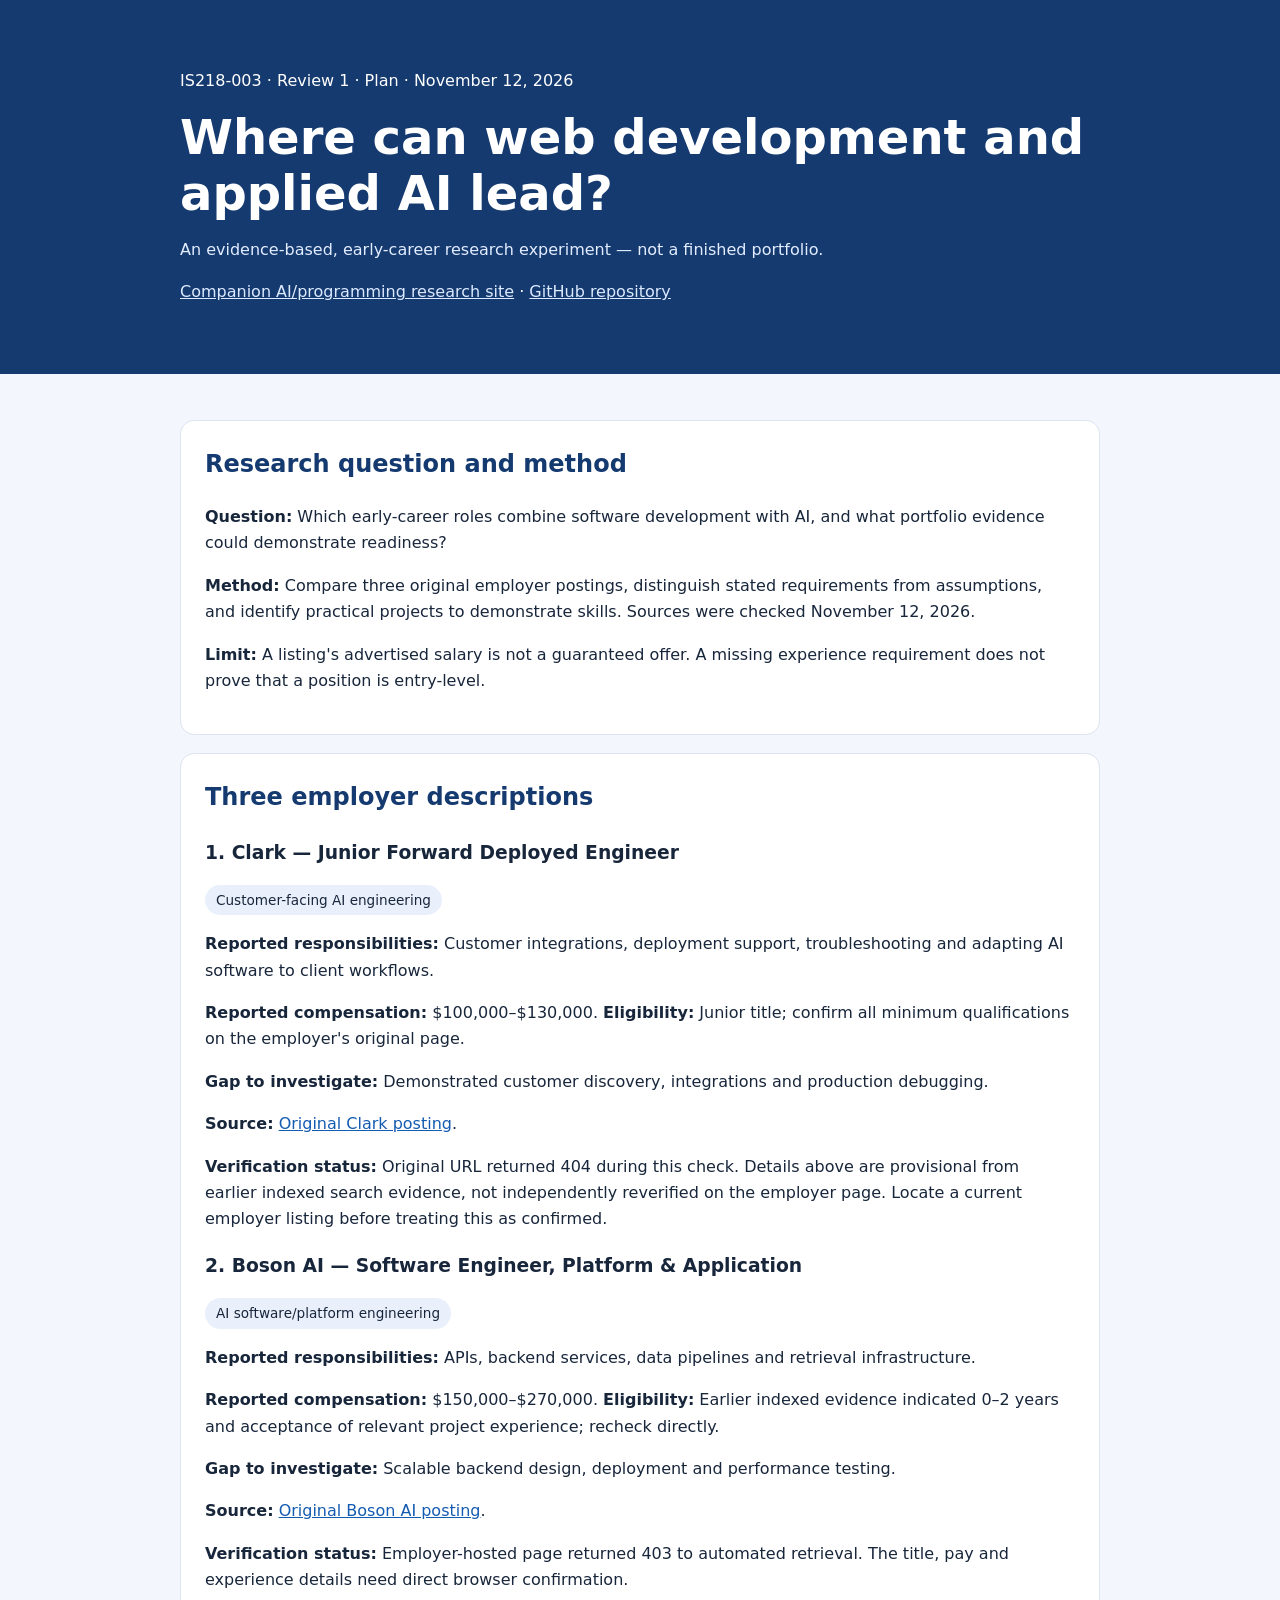
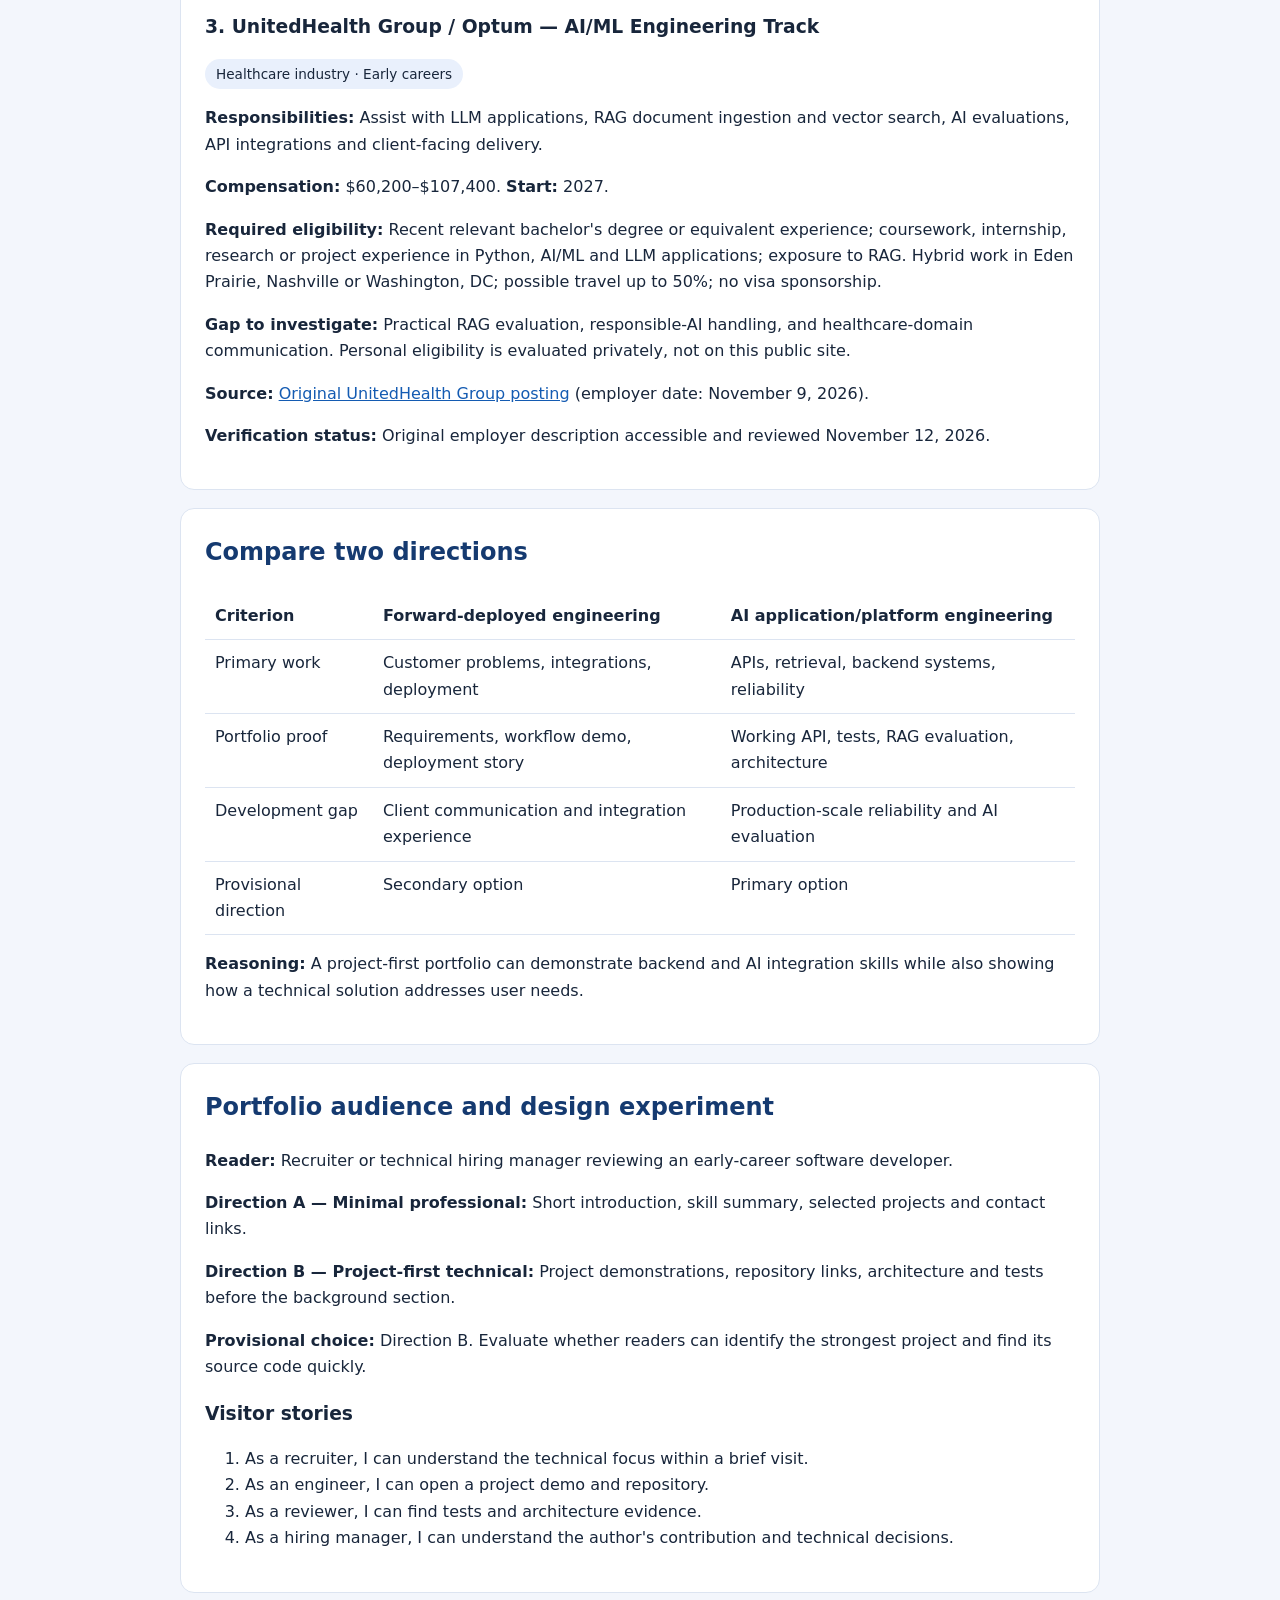
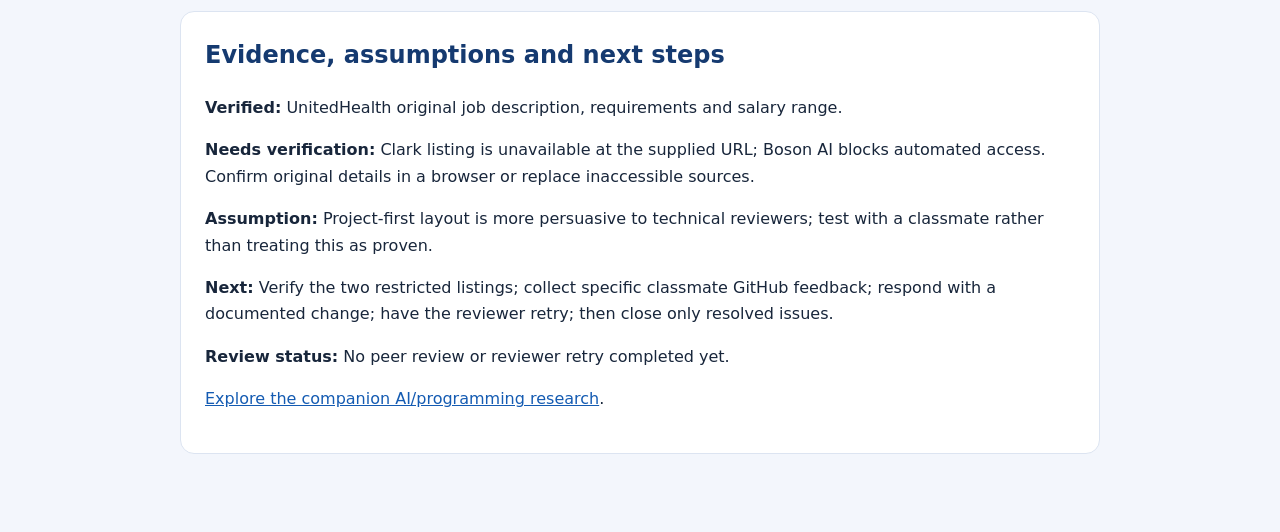
==== docs/index.html @ a0793909 "Plan portfolio career research and publish evidence site" ====
<!doctype html>
<html lang="en">
<head>
<meta charset="utf-8">
<meta name="viewport" content="width=device-width,initial-scale=1">
<title>Career Research | IS218 Review 1</title>
<style>
:root{color-scheme:light;font-family:system-ui,-apple-system,sans-serif}
body{margin:0;background:#f3f6fc;color:#18263b;line-height:1.65}
header{background:#153a70;color:white;padding:52px max(22px,calc((100% - 920px)/2))}
main{max-width:920px;margin:auto;padding:28px 20px 60px}
section{background:white;border:1px solid #dce4f1;border-radius:14px;padding:24px;margin:18px 0}
h1{font-size:clamp(2rem,5vw,3rem);line-height:1.15;margin:0}
h2{margin-top:0;color:#153a70}
h3{margin-bottom:5px}
a{color:#145bb2;overflow-wrap:anywhere}
header a{color:#dceaff}
small,.muted{color:#52637a}
header .muted{color:#e3edff}
.tag{display:inline-block;background:#e9f0fc;border-radius:30px;padding:4px 11px;font-size:.85rem}
table{border-collapse:collapse;width:100%}
th,td{text-align:left;border-bottom:1px solid #dce4f1;padding:10px;vertical-align:top}
@media(max-width:620px){table{display:block;overflow-x:auto}}
</style>
</head>
<body>
<header>
<p>IS218-003 · Review 1 · Plan · November 12, 2026</p>
<h1>Where can web development and applied AI lead?</h1>
<p class="muted">An evidence-based, early-career research experiment — not a finished portfolio.</p>
<p><a href="https://fangzew1.github.io/is218-creative-plan/research.html">Companion AI/programming research site</a> ·
<a href="https://github.com/FangzeW1/is218-portfolio-research">GitHub repository</a></p>
</header>
<main>
<section>
<h2>Research question and method</h2>
<p><strong>Question:</strong> Which early-career roles combine software development with AI, and what portfolio evidence could demonstrate readiness?</p>
<p><strong>Method:</strong> Compare three original employer postings, distinguish stated requirements from assumptions, and identify practical projects to demonstrate skills. Sources were checked November 12, 2026.</p>
<p><strong>Limit:</strong> A listing's advertised salary is not a guaranteed offer. A missing experience requirement does not prove that a position is entry-level.</p>
</section>

<section>
<h2>Three employer descriptions</h2>
<h3>1. Clark — Junior Forward Deployed Engineer</h3>
<p><span class="tag">Customer-facing AI engineering</span></p>
<p><strong>Reported responsibilities:</strong> Customer integrations, deployment support, troubleshooting and adapting AI software to client workflows.</p>
<p><strong>Reported compensation:</strong> $100,000–$130,000. <strong>Eligibility:</strong> Junior title; confirm all minimum qualifications on the employer's original page.</p>
<p><strong>Gap to investigate:</strong> Demonstrated customer discovery, integrations and production debugging.</p>
<p><strong>Source:</strong> <a href="https://jobs.ashbyhq.com/clark/e39423ba-10f6-44bb-a20f-5ccd33d53c52">Original Clark posting</a>.</p>
<p><strong>Verification status:</strong> Original URL returned 404 during this check. Details above are provisional from earlier indexed search evidence, not independently reverified on the employer page. Locate a current employer listing before treating this as confirmed.</p>

<h3>2. Boson AI — Software Engineer, Platform &amp; Application</h3>
<p><span class="tag">AI software/platform engineering</span></p>
<p><strong>Reported responsibilities:</strong> APIs, backend services, data pipelines and retrieval infrastructure.</p>
<p><strong>Reported compensation:</strong> $150,000–$270,000. <strong>Eligibility:</strong> Earlier indexed evidence indicated 0–2 years and acceptance of relevant project experience; recheck directly.</p>
<p><strong>Gap to investigate:</strong> Scalable backend design, deployment and performance testing.</p>
<p><strong>Source:</strong> <a href="https://jobs.lever.co/bosonai/2b520a0f-556a-4dc2-a5a7-d8845a921335">Original Boson AI posting</a>.</p>
<p><strong>Verification status:</strong> Employer-hosted page returned 403 to automated retrieval. The title, pay and experience details need direct browser confirmation.</p>

<h3>3. UnitedHealth Group / Optum — AI/ML Engineering Track</h3>
<p><span class="tag">Healthcare industry · Early careers</span></p>
<p><strong>Responsibilities:</strong> Assist with LLM applications, RAG document ingestion and vector search, AI evaluations, API integrations and client-facing delivery.</p>
<p><strong>Compensation:</strong> $60,200–$107,400. <strong>Start:</strong> 2027.</p>
<p><strong>Required eligibility:</strong> Recent relevant bachelor's degree or equivalent experience; coursework, internship, research or project experience in Python, AI/ML and LLM applications; exposure to RAG. Hybrid work in Eden Prairie, Nashville or Washington, DC; possible travel up to 50%; no visa sponsorship.</p>
<p><strong>Gap to investigate:</strong> Practical RAG evaluation, responsible-AI handling, and healthcare-domain communication. Personal eligibility is evaluated privately, not on this public site.</p>
<p><strong>Source:</strong> <a href="https://careers.unitedhealthgroup.com/job/eden-prairie/advisory-services-analyst-consultant-development-program-ai-ml-engineering-track-multiple-locations/34088/103073127808">Original UnitedHealth Group posting</a> (employer date: November 9, 2026).</p>
<p><strong>Verification status:</strong> Original employer description accessible and reviewed November 12, 2026.</p>
</section>

<section>
<h2>Compare two directions</h2>
<table>
<tr><th>Criterion</th><th>Forward-deployed engineering</th><th>AI application/platform engineering</th></tr>
<tr><td>Primary work</td><td>Customer problems, integrations, deployment</td><td>APIs, retrieval, backend systems, reliability</td></tr>
<tr><td>Portfolio proof</td><td>Requirements, workflow demo, deployment story</td><td>Working API, tests, RAG evaluation, architecture</td></tr>
<tr><td>Development gap</td><td>Client communication and integration experience</td><td>Production-scale reliability and AI evaluation</td></tr>
<tr><td>Provisional direction</td><td>Secondary option</td><td>Primary option</td></tr>
</table>
<p><strong>Reasoning:</strong> A project-first portfolio can demonstrate backend and AI integration skills while also showing how a technical solution addresses user needs.</p>
</section>

<section>
<h2>Portfolio audience and design experiment</h2>
<p><strong>Reader:</strong> Recruiter or technical hiring manager reviewing an early-career software developer.</p>
<p><strong>Direction A — Minimal professional:</strong> Short introduction, skill summary, selected projects and contact links.</p>
<p><strong>Direction B — Project-first technical:</strong> Project demonstrations, repository links, architecture and tests before the background section.</p>
<p><strong>Provisional choice:</strong> Direction B. Evaluate whether readers can identify the strongest project and find its source code quickly.</p>
<h3>Visitor stories</h3>
<ol>
<li>As a recruiter, I can understand the technical focus within a brief visit.</li>
<li>As an engineer, I can open a project demo and repository.</li>
<li>As a reviewer, I can find tests and architecture evidence.</li>
<li>As a hiring manager, I can understand the author's contribution and technical decisions.</li>
</ol>
</section>

<section>
<h2>Evidence, assumptions and next steps</h2>
<p><strong>Verified:</strong> UnitedHealth original job description, requirements and salary range.</p>
<p><strong>Needs verification:</strong> Clark listing is unavailable at the supplied URL; Boson AI blocks automated access. Confirm original details in a browser or replace inaccessible sources.</p>
<p><strong>Assumption:</strong> Project-first layout is more persuasive to technical reviewers; test with a classmate rather than treating this as proven.</p>
<p><strong>Next:</strong> Verify the two restricted listings; collect specific classmate GitHub feedback; respond with a documented change; have the reviewer retry; then close only resolved issues.</p>
<p><strong>Review status:</strong> No peer review or reviewer retry completed yet.</p>
<p><a href="https://fangzew1.github.io/is218-creative-plan/research.html">Explore the companion AI/programming research</a>.</p>
</section>
</main>
</body>
</html>
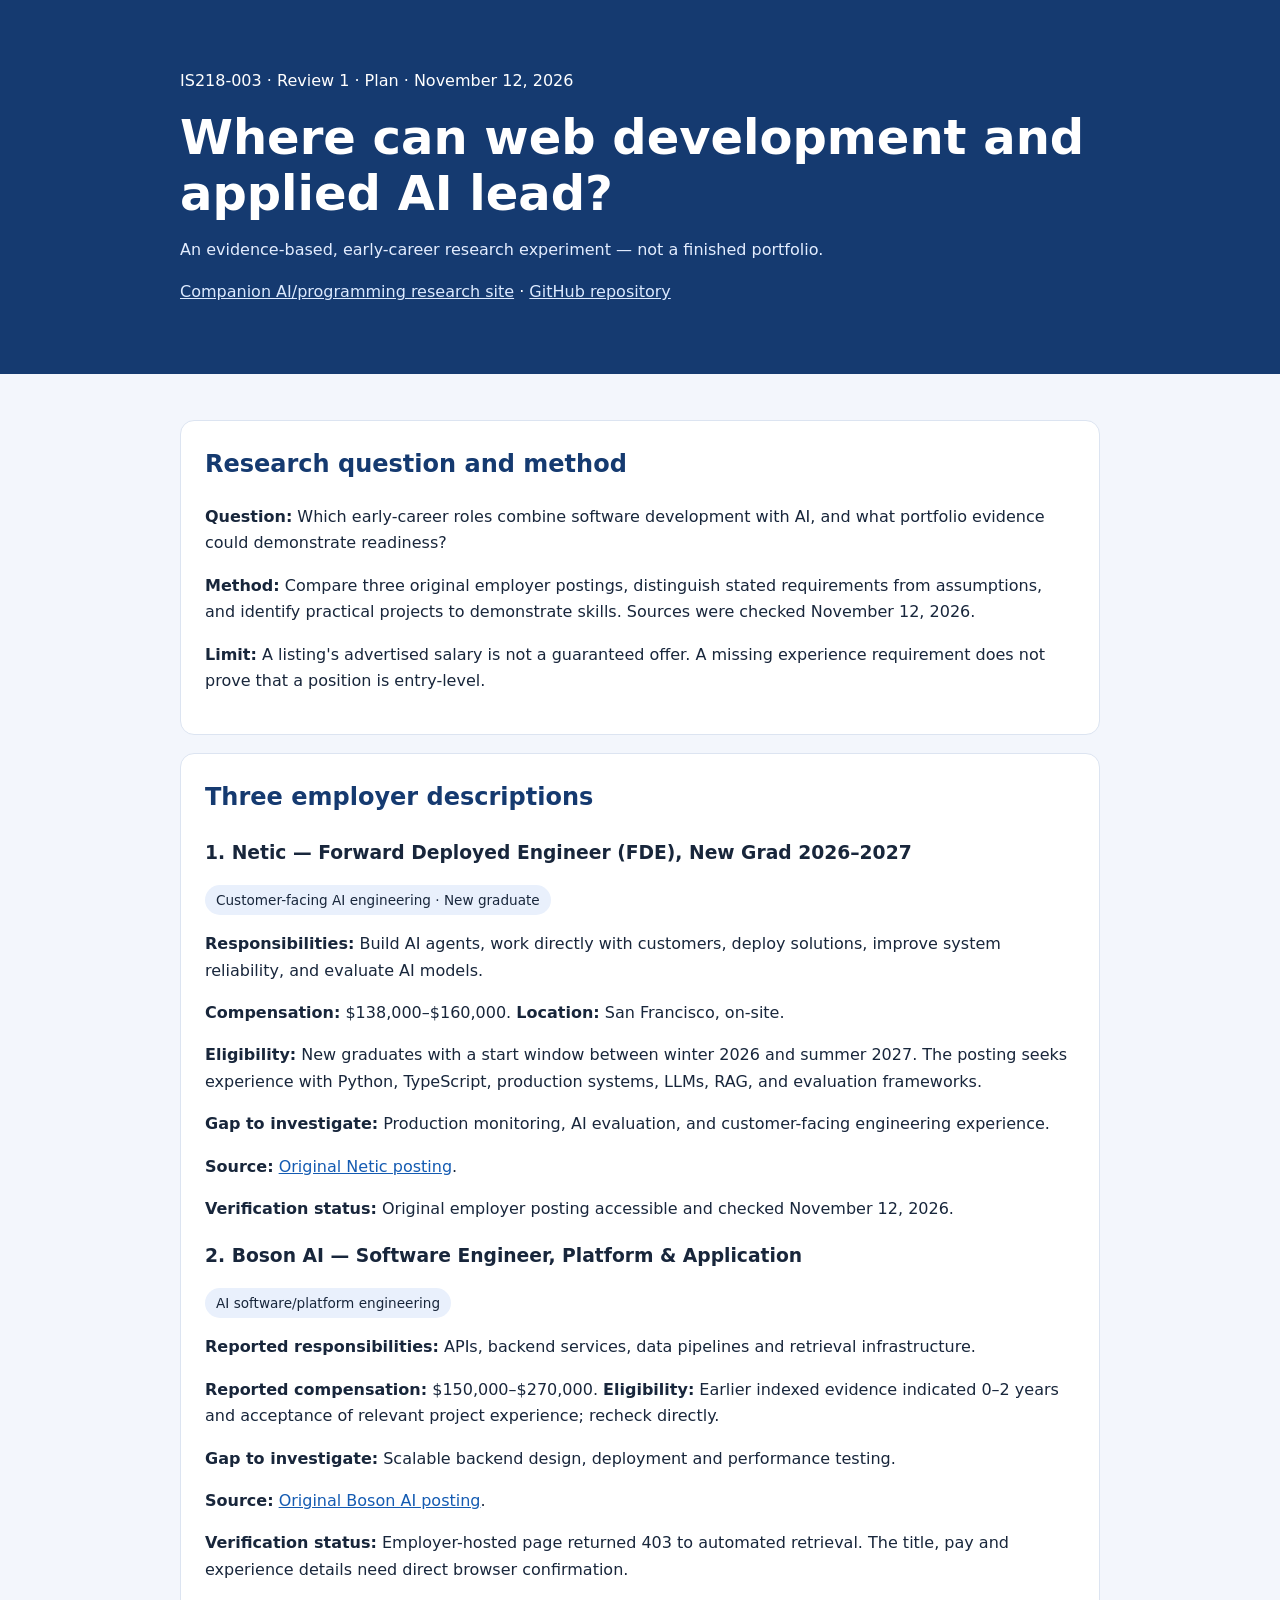
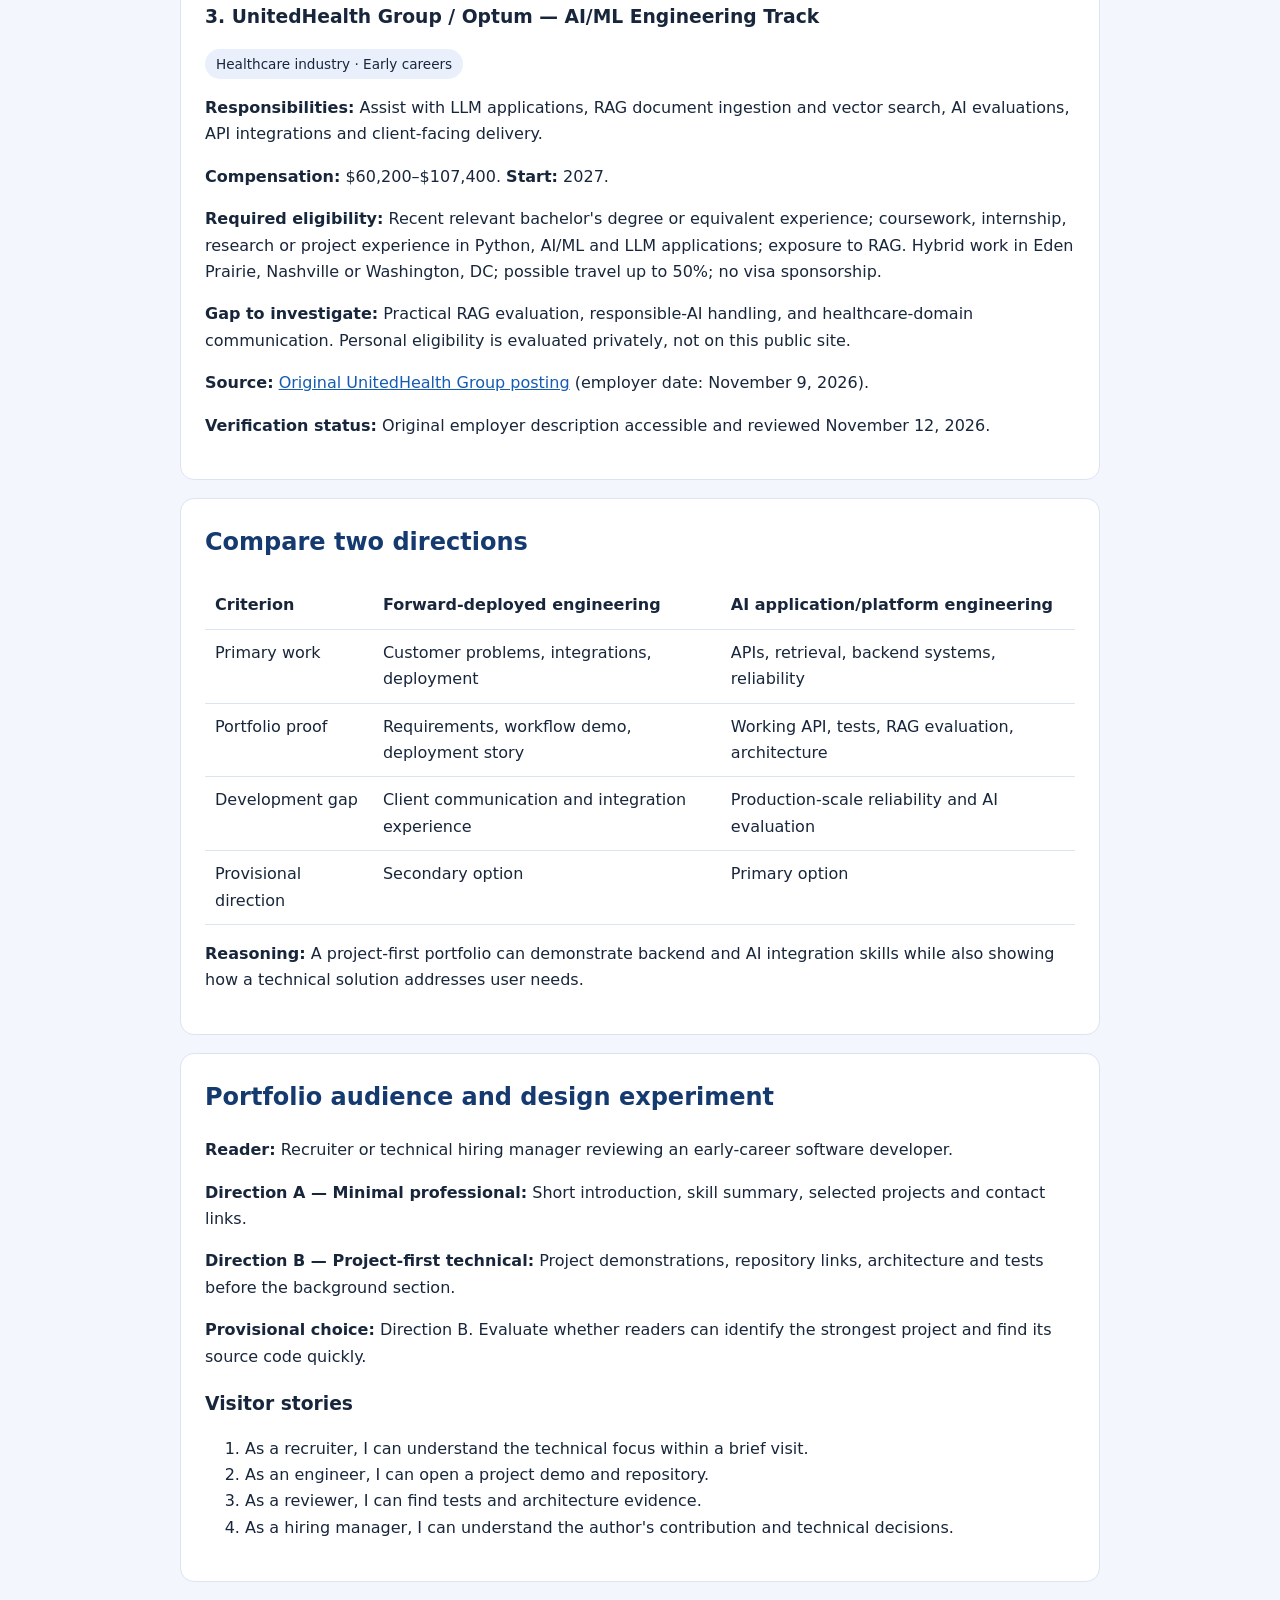
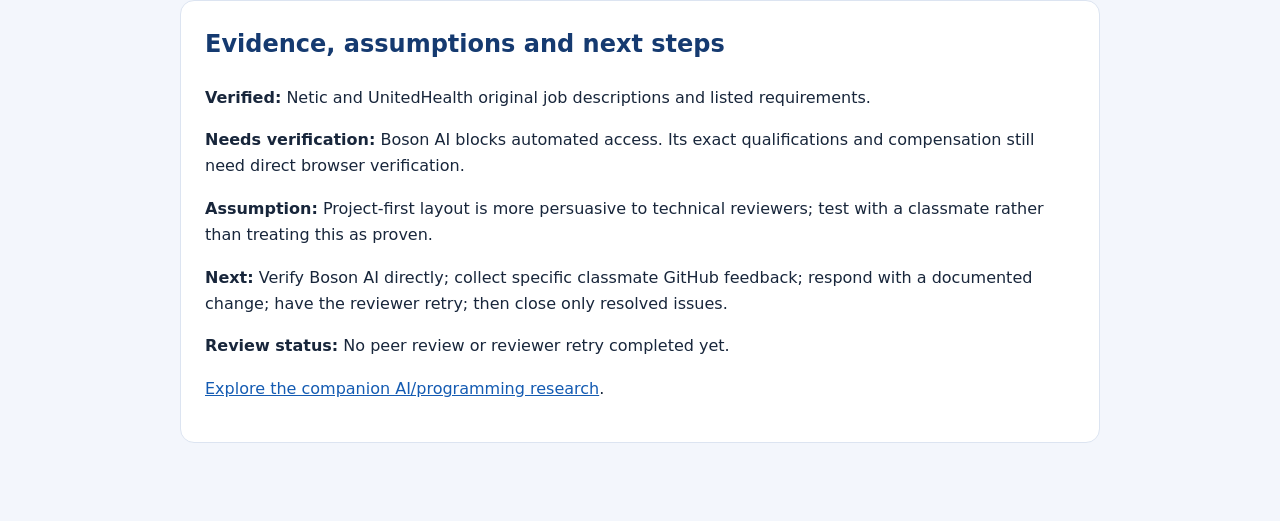
==== commit 17b514a3: "Replace closed Clark posting with Netic new-grad FDE" ====
--- a/docs/index.html
+++ b/docs/index.html
@@ -41,13 +41,14 @@
 
 <section>
 <h2>Three employer descriptions</h2>
-<h3>1. Clark — Junior Forward Deployed Engineer</h3>
-<p><span class="tag">Customer-facing AI engineering</span></p>
-<p><strong>Reported responsibilities:</strong> Customer integrations, deployment support, troubleshooting and adapting AI software to client workflows.</p>
-<p><strong>Reported compensation:</strong> $100,000–$130,000. <strong>Eligibility:</strong> Junior title; confirm all minimum qualifications on the employer's original page.</p>
-<p><strong>Gap to investigate:</strong> Demonstrated customer discovery, integrations and production debugging.</p>
-<p><strong>Source:</strong> <a href="https://jobs.ashbyhq.com/clark/e39423ba-10f6-44bb-a20f-5ccd33d53c52">Original Clark posting</a>.</p>
-<p><strong>Verification status:</strong> Original URL returned 404 during this check. Details above are provisional from earlier indexed search evidence, not independently reverified on the employer page. Locate a current employer listing before treating this as confirmed.</p>
+<h3>1. Netic — Forward Deployed Engineer (FDE), New Grad 2026–2027</h3>
+<p><span class="tag">Customer-facing AI engineering · New graduate</span></p>
+<p><strong>Responsibilities:</strong> Build AI agents, work directly with customers, deploy solutions, improve system reliability, and evaluate AI models.</p>
+<p><strong>Compensation:</strong> $138,000–$160,000. <strong>Location:</strong> San Francisco, on-site.</p>
+<p><strong>Eligibility:</strong> New graduates with a start window between winter 2026 and summer 2027. The posting seeks experience with Python, TypeScript, production systems, LLMs, RAG, and evaluation frameworks.</p>
+<p><strong>Gap to investigate:</strong> Production monitoring, AI evaluation, and customer-facing engineering experience.</p>
+<p><strong>Source:</strong> <a href="https://jobs.ashbyhq.com/netic/f2d170eb-c4c3-4715-9d2e-84dd4fe857c8">Original Netic posting</a>.</p>
+<p><strong>Verification status:</strong> Original employer posting accessible and checked November 12, 2026.</p>
 
 <h3>2. Boson AI — Software Engineer, Platform &amp; Application</h3>
 <p><span class="tag">AI software/platform engineering</span></p>
@@ -96,10 +97,10 @@
 
 <section>
 <h2>Evidence, assumptions and next steps</h2>
-<p><strong>Verified:</strong> UnitedHealth original job description, requirements and salary range.</p>
-<p><strong>Needs verification:</strong> Clark listing is unavailable at the supplied URL; Boson AI blocks automated access. Confirm original details in a browser or replace inaccessible sources.</p>
+<p><strong>Verified:</strong> Netic and UnitedHealth original job descriptions and listed requirements.</p>
+<p><strong>Needs verification:</strong> Boson AI blocks automated access. Its exact qualifications and compensation still need direct browser verification.</p>
 <p><strong>Assumption:</strong> Project-first layout is more persuasive to technical reviewers; test with a classmate rather than treating this as proven.</p>
-<p><strong>Next:</strong> Verify the two restricted listings; collect specific classmate GitHub feedback; respond with a documented change; have the reviewer retry; then close only resolved issues.</p>
+<p><strong>Next:</strong> Verify Boson AI directly; collect specific classmate GitHub feedback; respond with a documented change; have the reviewer retry; then close only resolved issues.</p>
 <p><strong>Review status:</strong> No peer review or reviewer retry completed yet.</p>
 <p><a href="https://fangzew1.github.io/is218-creative-plan/research.html">Explore the companion AI/programming research</a>.</p>
 </section>
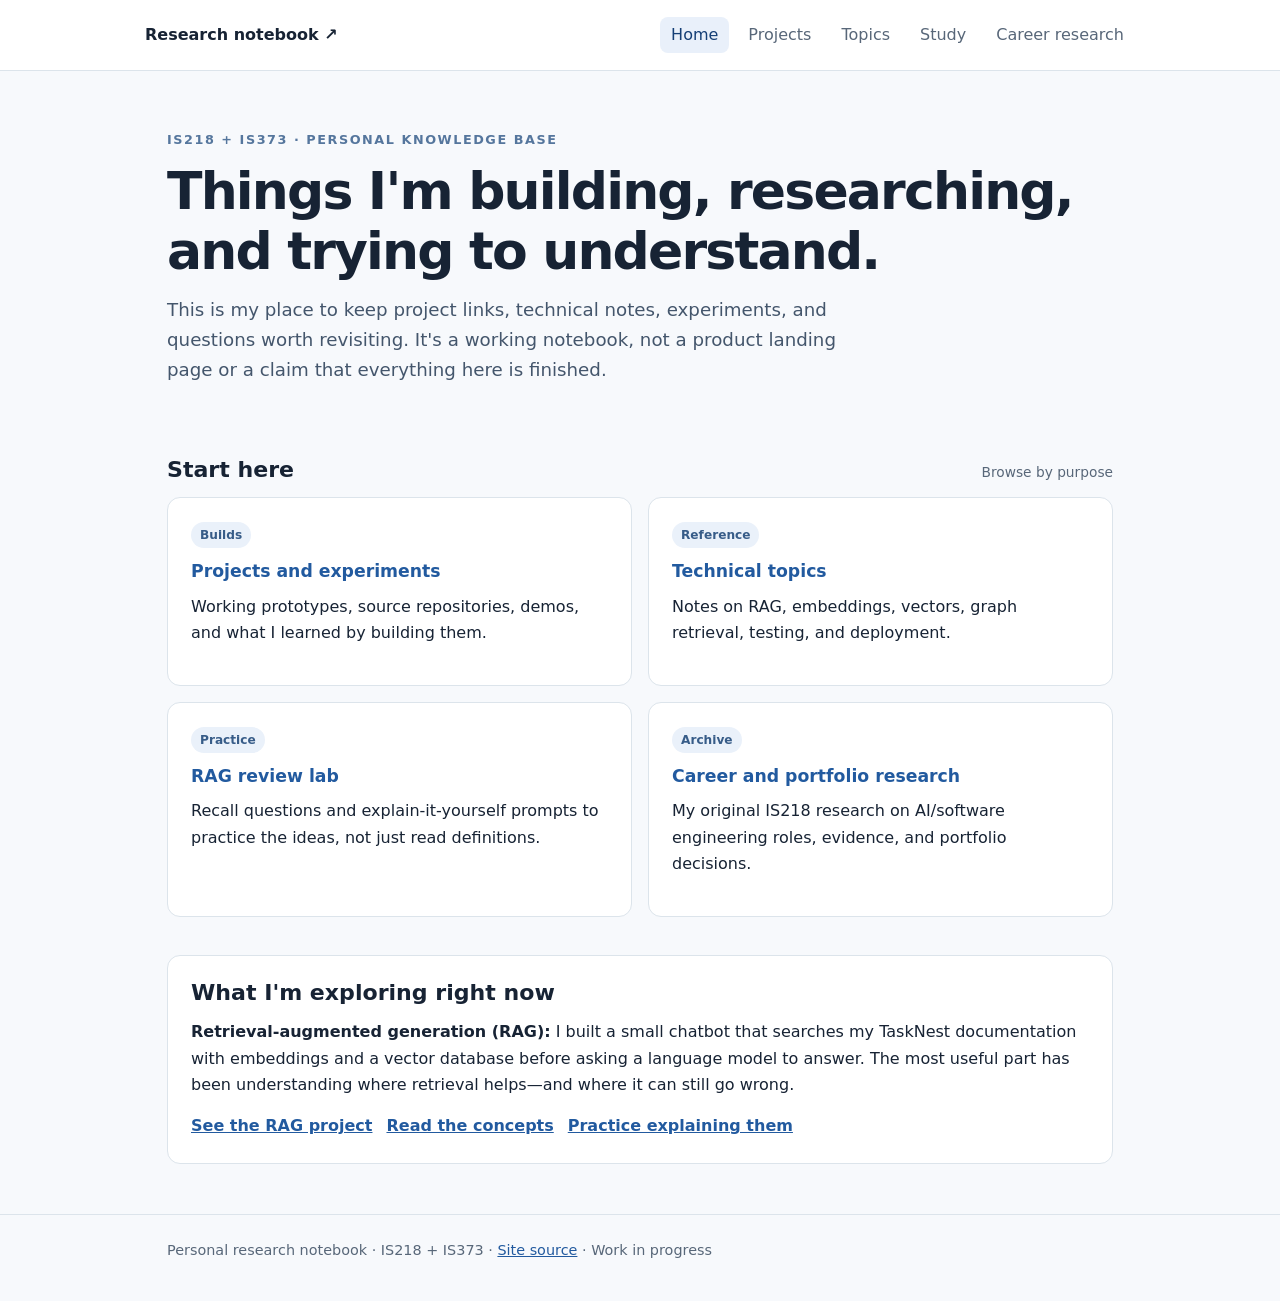
==== commit 8407a365: "Replace marketing-style homepage with personal research index" ====
--- a/docs/index.html
+++ b/docs/index.html
@@ -1,109 +1 @@
-<!doctype html>
-<html lang="en">
-<head>
-<meta charset="utf-8">
-<meta name="viewport" content="width=device-width,initial-scale=1">
-<title>Career Research | IS218 Review 1</title>
-<style>
-:root{color-scheme:light;font-family:system-ui,-apple-system,sans-serif}
-body{margin:0;background:#f3f6fc;color:#18263b;line-height:1.65}
-header{background:#153a70;color:white;padding:52px max(22px,calc((100% - 920px)/2))}
-main{max-width:920px;margin:auto;padding:28px 20px 60px}
-section{background:white;border:1px solid #dce4f1;border-radius:14px;padding:24px;margin:18px 0}
-h1{font-size:clamp(2rem,5vw,3rem);line-height:1.15;margin:0}
-h2{margin-top:0;color:#153a70}
-h3{margin-bottom:5px}
-a{color:#145bb2;overflow-wrap:anywhere}
-header a{color:#dceaff}
-small,.muted{color:#52637a}
-header .muted{color:#e3edff}
-.tag{display:inline-block;background:#e9f0fc;border-radius:30px;padding:4px 11px;font-size:.85rem}
-table{border-collapse:collapse;width:100%}
-th,td{text-align:left;border-bottom:1px solid #dce4f1;padding:10px;vertical-align:top}
-@media(max-width:620px){table{display:block;overflow-x:auto}}
-</style>
-</head>
-<body>
-<header>
-<p>IS218-003 · Review 1 · Plan · November 12, 2026</p>
-<h1>Where can web development and applied AI lead?</h1>
-<p class="muted">An evidence-based, early-career research experiment — not a finished portfolio.</p>
-<p><a href="https://fangzew1.github.io/is218-creative-plan/research.html">Companion AI/programming research site</a> ·
-<a href="https://github.com/FangzeW1/is218-portfolio-research">GitHub repository</a></p>
-</header>
-<main>
-<section>
-<h2>Research question and method</h2>
-<p><strong>Question:</strong> Which early-career roles combine software development with AI, and what portfolio evidence could demonstrate readiness?</p>
-<p><strong>Method:</strong> Compare three original employer postings, distinguish stated requirements from assumptions, and identify practical projects to demonstrate skills. Sources were checked November 12, 2026.</p>
-<p><strong>Limit:</strong> A listing's advertised salary is not a guaranteed offer. A missing experience requirement does not prove that a position is entry-level.</p>
-</section>
-
-<section>
-<h2>Three employer descriptions</h2>
-<h3>1. Netic — Forward Deployed Engineer (FDE), New Grad 2026–2027</h3>
-<p><span class="tag">Customer-facing AI engineering · New graduate</span></p>
-<p><strong>Responsibilities:</strong> Build AI agents, work directly with customers, deploy solutions, improve system reliability, and evaluate AI models.</p>
-<p><strong>Compensation:</strong> $138,000–$160,000. <strong>Location:</strong> San Francisco, on-site.</p>
-<p><strong>Eligibility:</strong> New graduates with a start window between winter 2026 and summer 2027. The posting seeks experience with Python, TypeScript, production systems, LLMs, RAG, and evaluation frameworks.</p>
-<p><strong>Gap to investigate:</strong> Production monitoring, AI evaluation, and customer-facing engineering experience.</p>
-<p><strong>Source:</strong> <a href="https://jobs.ashbyhq.com/netic/f2d170eb-c4c3-4715-9d2e-84dd4fe857c8">Original Netic posting</a>.</p>
-<p><strong>Verification status:</strong> Original employer posting accessible and checked November 12, 2026.</p>
-
-<h3>2. Boson AI — Software Engineer, Platform &amp; Application</h3>
-<p><span class="tag">AI software/platform engineering</span></p>
-<p><strong>Reported responsibilities:</strong> APIs, backend services, data pipelines and retrieval infrastructure.</p>
-<p><strong>Reported compensation:</strong> $150,000–$270,000. <strong>Eligibility:</strong> Earlier indexed evidence indicated 0–2 years and acceptance of relevant project experience; recheck directly.</p>
-<p><strong>Gap to investigate:</strong> Scalable backend design, deployment and performance testing.</p>
-<p><strong>Source:</strong> <a href="https://jobs.lever.co/bosonai/2b520a0f-556a-4dc2-a5a7-d8845a921335">Original Boson AI posting</a>.</p>
-<p><strong>Verification status:</strong> Employer-hosted page returned 403 to automated retrieval. The title, pay and experience details need direct browser confirmation.</p>
-
-<h3>3. UnitedHealth Group / Optum — AI/ML Engineering Track</h3>
-<p><span class="tag">Healthcare industry · Early careers</span></p>
-<p><strong>Responsibilities:</strong> Assist with LLM applications, RAG document ingestion and vector search, AI evaluations, API integrations and client-facing delivery.</p>
-<p><strong>Compensation:</strong> $60,200–$107,400. <strong>Start:</strong> 2027.</p>
-<p><strong>Required eligibility:</strong> Recent relevant bachelor's degree or equivalent experience; coursework, internship, research or project experience in Python, AI/ML and LLM applications; exposure to RAG. Hybrid work in Eden Prairie, Nashville or Washington, DC; possible travel up to 50%; no visa sponsorship.</p>
-<p><strong>Gap to investigate:</strong> Practical RAG evaluation, responsible-AI handling, and healthcare-domain communication. Personal eligibility is evaluated privately, not on this public site.</p>
-<p><strong>Source:</strong> <a href="https://careers.unitedhealthgroup.com/job/eden-prairie/advisory-services-analyst-consultant-development-program-ai-ml-engineering-track-multiple-locations/34088/103073127808">Original UnitedHealth Group posting</a> (employer date: November 9, 2026).</p>
-<p><strong>Verification status:</strong> Original employer description accessible and reviewed November 12, 2026.</p>
-</section>
-
-<section>
-<h2>Compare two directions</h2>
-<table>
-<tr><th>Criterion</th><th>Forward-deployed engineering</th><th>AI application/platform engineering</th></tr>
-<tr><td>Primary work</td><td>Customer problems, integrations, deployment</td><td>APIs, retrieval, backend systems, reliability</td></tr>
-<tr><td>Portfolio proof</td><td>Requirements, workflow demo, deployment story</td><td>Working API, tests, RAG evaluation, architecture</td></tr>
-<tr><td>Development gap</td><td>Client communication and integration experience</td><td>Production-scale reliability and AI evaluation</td></tr>
-<tr><td>Provisional direction</td><td>Secondary option</td><td>Primary option</td></tr>
-</table>
-<p><strong>Reasoning:</strong> A project-first portfolio can demonstrate backend and AI integration skills while also showing how a technical solution addresses user needs.</p>
-</section>
-
-<section>
-<h2>Portfolio audience and design experiment</h2>
-<p><strong>Reader:</strong> Recruiter or technical hiring manager reviewing an early-career software developer.</p>
-<p><strong>Direction A — Minimal professional:</strong> Short introduction, skill summary, selected projects and contact links.</p>
-<p><strong>Direction B — Project-first technical:</strong> Project demonstrations, repository links, architecture and tests before the background section.</p>
-<p><strong>Provisional choice:</strong> Direction B. Evaluate whether readers can identify the strongest project and find its source code quickly.</p>
-<h3>Visitor stories</h3>
-<ol>
-<li>As a recruiter, I can understand the technical focus within a brief visit.</li>
-<li>As an engineer, I can open a project demo and repository.</li>
-<li>As a reviewer, I can find tests and architecture evidence.</li>
-<li>As a hiring manager, I can understand the author's contribution and technical decisions.</li>
-</ol>
-</section>
-
-<section>
-<h2>Evidence, assumptions and next steps</h2>
-<p><strong>Verified:</strong> Netic and UnitedHealth original job descriptions and listed requirements.</p>
-<p><strong>Needs verification:</strong> Boson AI blocks automated access. Its exact qualifications and compensation still need direct browser verification.</p>
-<p><strong>Assumption:</strong> Project-first layout is more persuasive to technical reviewers; test with a classmate rather than treating this as proven.</p>
-<p><strong>Next:</strong> Verify Boson AI directly; collect specific classmate GitHub feedback; respond with a documented change; have the reviewer retry; then close only resolved issues.</p>
-<p><strong>Review status:</strong> No peer review or reviewer retry completed yet.</p>
-<p><a href="https://fangzew1.github.io/is218-creative-plan/research.html">Explore the companion AI/programming research</a>.</p>
-</section>
-</main>
-</body>
-</html>
+<!doctype html><html lang="en"><head><meta charset="utf-8"><meta name="viewport" content="width=device-width,initial-scale=1"><meta name="description" content="A personal notebook of software engineering, RAG experiments, project links, and learning notes across IS218 and IS373."><title>Home · Research notebook</title><link rel="stylesheet" href="style.css"></head><body><header class="site-header"><nav class="wrap nav" aria-label="Main navigation"><a class="brand" href="index.html">Research notebook <span aria-hidden="true">↗</span></a><div class="links"><a href="index.html" aria-current="page">Home</a><a href="projects.html" >Projects</a><a href="topics.html" >Topics</a><a href="study.html" >Study</a><a href="career.html" >Career research</a></div></nav></header><main class="wrap"><div class="hero"><div class="eyebrow">IS218 + IS373 · Personal knowledge base</div><h1>Things I'm building, researching, and trying to understand.</h1><p class="lead">This is my place to keep project links, technical notes, experiments, and questions worth revisiting. It's a working notebook, not a product landing page or a claim that everything here is finished.</p></div><section class="section"><div class="section-head"><h2>Start here</h2><span class="meta">Browse by purpose</span></div><div class="grid"><article class="card"><span class="pill">Builds</span><h3><a class="title" href="projects.html">Projects and experiments</a></h3><p>Working prototypes, source repositories, demos, and what I learned by building them.</p></article><article class="card"><span class="pill">Reference</span><h3><a class="title" href="topics.html">Technical topics</a></h3><p>Notes on RAG, embeddings, vectors, graph retrieval, testing, and deployment.</p></article><article class="card"><span class="pill">Practice</span><h3><a class="title" href="study.html">RAG review lab</a></h3><p>Recall questions and explain-it-yourself prompts to practice the ideas, not just read definitions.</p></article><article class="card"><span class="pill">Archive</span><h3><a class="title" href="career.html">Career and portfolio research</a></h3><p>My original IS218 research on AI/software engineering roles, evidence, and portfolio decisions.</p></article></div></section><section class="section panel"><h2>What I'm exploring right now</h2><p><strong>Retrieval-augmented generation (RAG):</strong> I built a small chatbot that searches my TaskNest documentation with embeddings and a vector database before asking a language model to answer. The most useful part has been understanding where retrieval helps—and where it can still go wrong.</p><div class="actions"><a href="projects.html#rag">See the RAG project</a><a href="topics.html#rag">Read the concepts</a><a href="study.html">Practice explaining them</a></div></section></main><footer class="footer"><div class="wrap">Personal research notebook · IS218 + IS373 · <a href="https://github.com/FangzeW1/is218-portfolio-research">Site source</a> · Work in progress</div></footer></body></html>
--- a/docs/style.css
+++ b/docs/style.css
@@ -0,0 +1 @@
+:root{font-family:Inter,ui-sans-serif,system-ui,-apple-system,sans-serif;color-scheme:light;--ink:#172334;--muted:#586779;--line:#dce4eb;--bg:#f7f9fc;--blue:#225a9f}*{box-sizing:border-box}body{margin:0;background:var(--bg);color:var(--ink);line-height:1.65}a{color:var(--blue)}a:hover{text-decoration-thickness:2px}a:focus-visible,button:focus-visible{outline:3px solid #f59e0b;outline-offset:3px}.wrap{max-width:990px;margin:auto;padding:0 22px}.site-header{border-bottom:1px solid var(--line);background:white}.nav{display:flex;align-items:center;justify-content:space-between;gap:16px;flex-wrap:wrap;padding:17px 0}.brand{font-weight:750;text-decoration:none;color:var(--ink)}.links{display:flex;flex-wrap:wrap;gap:8px}.links a{padding:5px 11px;border-radius:8px;text-decoration:none;color:var(--muted)}.links a[aria-current=page],.links a:hover{background:#e9f0fa;color:#153f76}.hero{padding:58px 0 30px}.eyebrow{font-size:.8rem;font-weight:750;text-transform:uppercase;letter-spacing:.12em;color:#55769d}h1{font-size:clamp(2rem,4.5vw,3.25rem);line-height:1.16;letter-spacing:-.035em;margin:10px 0 14px}h2{font-size:1.38rem;line-height:1.3;margin:0 0 12px}h3{margin:0 0 6px;font-size:1.05rem}p{margin:8px 0 15px}.lead{font-size:1.14rem;max-width:720px;color:#44566c}.muted,small{color:var(--muted)}.grid{display:grid;grid-template-columns:repeat(2,minmax(0,1fr));gap:16px}.card,.panel{background:white;border:1px solid var(--line);border-radius:13px;padding:23px}.card h2,.card h3{margin-top:0}.card a.title{font-weight:750;font-size:1.08rem;text-decoration:none}.card a.title:hover{text-decoration:underline}.pill{display:inline-block;font-size:.76rem;font-weight:700;color:#375c88;background:#eaf1fa;padding:3px 9px;border-radius:100px;margin-bottom:9px}.section{margin:26px 0 38px}.section-head{display:flex;align-items:baseline;justify-content:space-between;gap:12px}.meta{font-size:.86rem;color:var(--muted)}ul{padding-left:21px}.actions{display:flex;gap:14px;flex-wrap:wrap}.actions a{font-weight:650}.footer{border-top:1px solid var(--line);padding:24px 0 38px;margin-top:50px;color:var(--muted);font-size:.9rem}details{border-top:1px solid var(--line);padding:12px 0}summary{cursor:pointer;font-weight:700}code{background:#eef2f7;border-radius:4px;padding:2px 5px}button{border:1px solid #c4d3e6;background:#eaf1fa;color:#163e71;border-radius:8px;padding:10px 14px;font:inherit;font-weight:700;cursor:pointer}button:hover{background:#dceafc}.answer{margin-top:14px;padding:15px;border-left:3px solid #4c80bd;background:#f0f5fc}.hidden{display:none}@media(max-width:650px){.grid{grid-template-columns:1fr}.hero{padding-top:35px}.nav{align-items:flex-start}.links{gap:2px}.card,.panel{padding:18px}}
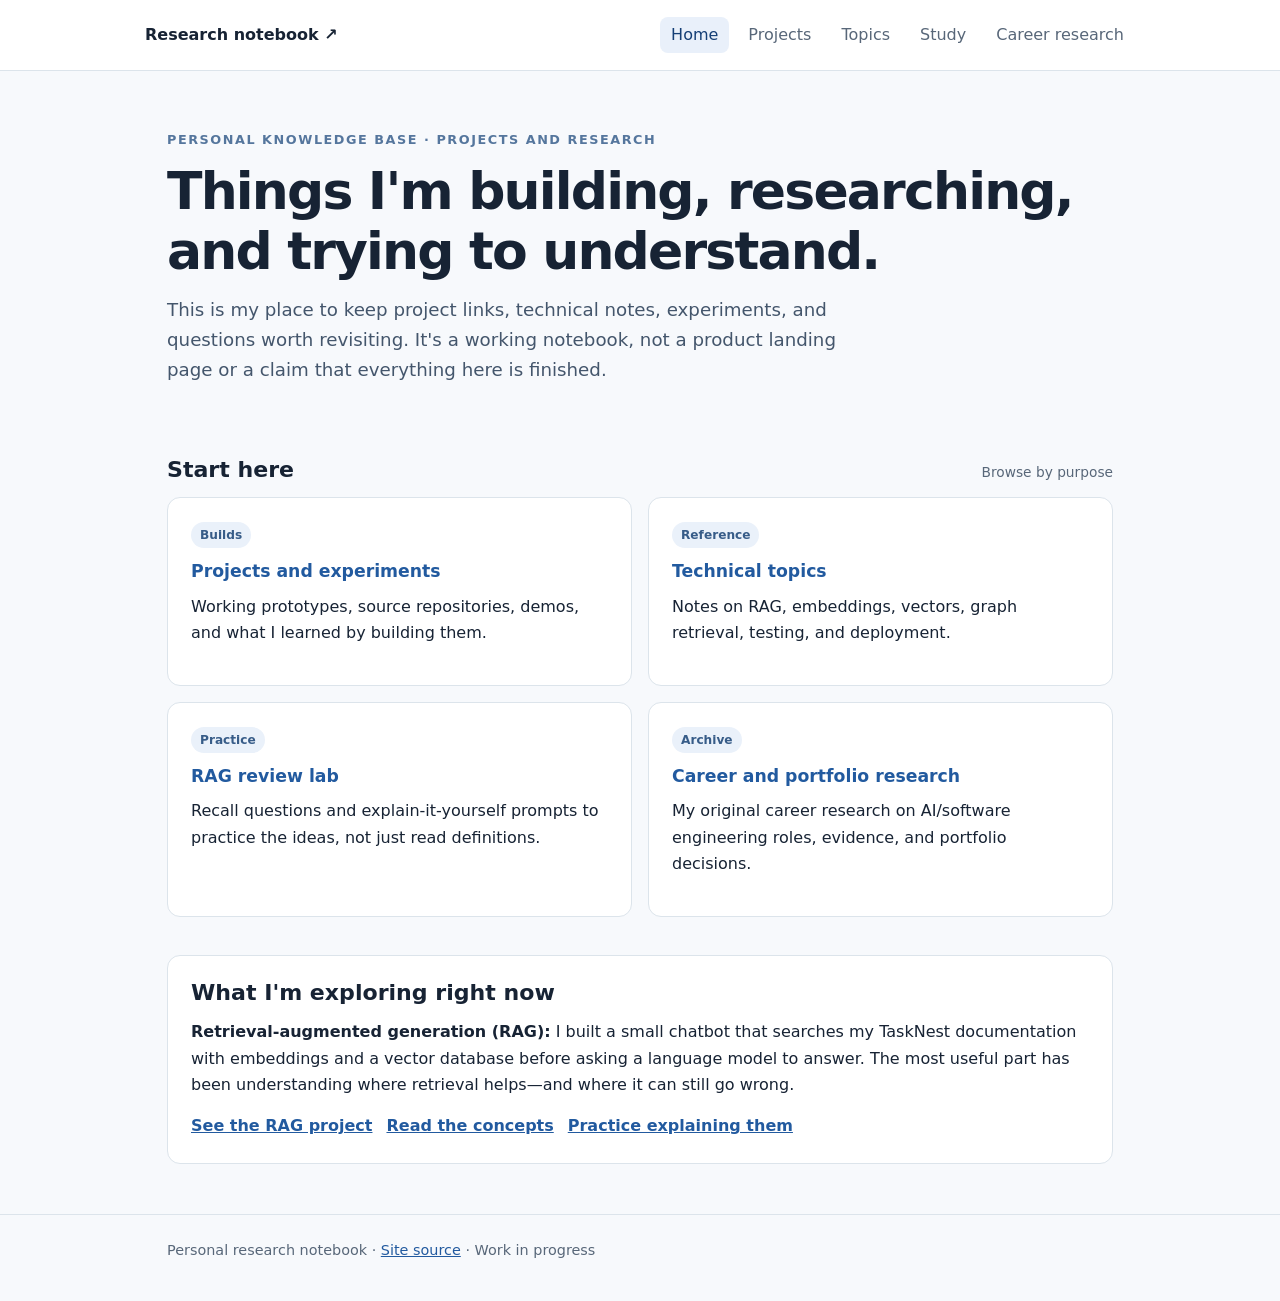
==== commit babe6047: "Use course-neutral portfolio research branding" ====
--- a/docs/index.html
+++ b/docs/index.html
@@ -1 +1 @@
-<!doctype html><html lang="en"><head><meta charset="utf-8"><meta name="viewport" content="width=device-width,initial-scale=1"><meta name="description" content="A personal notebook of software engineering, RAG experiments, project links, and learning notes across IS218 and IS373."><title>Home · Research notebook</title><link rel="stylesheet" href="style.css"></head><body><header class="site-header"><nav class="wrap nav" aria-label="Main navigation"><a class="brand" href="index.html">Research notebook <span aria-hidden="true">↗</span></a><div class="links"><a href="index.html" aria-current="page">Home</a><a href="projects.html" >Projects</a><a href="topics.html" >Topics</a><a href="study.html" >Study</a><a href="career.html" >Career research</a></div></nav></header><main class="wrap"><div class="hero"><div class="eyebrow">IS218 + IS373 · Personal knowledge base</div><h1>Things I'm building, researching, and trying to understand.</h1><p class="lead">This is my place to keep project links, technical notes, experiments, and questions worth revisiting. It's a working notebook, not a product landing page or a claim that everything here is finished.</p></div><section class="section"><div class="section-head"><h2>Start here</h2><span class="meta">Browse by purpose</span></div><div class="grid"><article class="card"><span class="pill">Builds</span><h3><a class="title" href="projects.html">Projects and experiments</a></h3><p>Working prototypes, source repositories, demos, and what I learned by building them.</p></article><article class="card"><span class="pill">Reference</span><h3><a class="title" href="topics.html">Technical topics</a></h3><p>Notes on RAG, embeddings, vectors, graph retrieval, testing, and deployment.</p></article><article class="card"><span class="pill">Practice</span><h3><a class="title" href="study.html">RAG review lab</a></h3><p>Recall questions and explain-it-yourself prompts to practice the ideas, not just read definitions.</p></article><article class="card"><span class="pill">Archive</span><h3><a class="title" href="career.html">Career and portfolio research</a></h3><p>My original IS218 research on AI/software engineering roles, evidence, and portfolio decisions.</p></article></div></section><section class="section panel"><h2>What I'm exploring right now</h2><p><strong>Retrieval-augmented generation (RAG):</strong> I built a small chatbot that searches my TaskNest documentation with embeddings and a vector database before asking a language model to answer. The most useful part has been understanding where retrieval helps—and where it can still go wrong.</p><div class="actions"><a href="projects.html#rag">See the RAG project</a><a href="topics.html#rag">Read the concepts</a><a href="study.html">Practice explaining them</a></div></section></main><footer class="footer"><div class="wrap">Personal research notebook · IS218 + IS373 · <a href="https://github.com/FangzeW1/is218-portfolio-research">Site source</a> · Work in progress</div></footer></body></html>+<!doctype html><html lang="en"><head><meta charset="utf-8"><meta name="viewport" content="width=device-width,initial-scale=1"><meta name="description" content="A personal notebook of software engineering, RAG experiments, project links, and learning notes across projects and coursework."><title>Home · Research notebook</title><link rel="stylesheet" href="style.css"></head><body><header class="site-header"><nav class="wrap nav" aria-label="Main navigation"><a class="brand" href="index.html">Research notebook <span aria-hidden="true">↗</span></a><div class="links"><a href="index.html" aria-current="page">Home</a><a href="projects.html" >Projects</a><a href="topics.html" >Topics</a><a href="study.html" >Study</a><a href="career.html" >Career research</a></div></nav></header><main class="wrap"><div class="hero"><div class="eyebrow">Personal knowledge base · Projects and research</div><h1>Things I'm building, researching, and trying to understand.</h1><p class="lead">This is my place to keep project links, technical notes, experiments, and questions worth revisiting. It's a working notebook, not a product landing page or a claim that everything here is finished.</p></div><section class="section"><div class="section-head"><h2>Start here</h2><span class="meta">Browse by purpose</span></div><div class="grid"><article class="card"><span class="pill">Builds</span><h3><a class="title" href="projects.html">Projects and experiments</a></h3><p>Working prototypes, source repositories, demos, and what I learned by building them.</p></article><article class="card"><span class="pill">Reference</span><h3><a class="title" href="topics.html">Technical topics</a></h3><p>Notes on RAG, embeddings, vectors, graph retrieval, testing, and deployment.</p></article><article class="card"><span class="pill">Practice</span><h3><a class="title" href="study.html">RAG review lab</a></h3><p>Recall questions and explain-it-yourself prompts to practice the ideas, not just read definitions.</p></article><article class="card"><span class="pill">Archive</span><h3><a class="title" href="career.html">Career and portfolio research</a></h3><p>My original career research on AI/software engineering roles, evidence, and portfolio decisions.</p></article></div></section><section class="section panel"><h2>What I'm exploring right now</h2><p><strong>Retrieval-augmented generation (RAG):</strong> I built a small chatbot that searches my TaskNest documentation with embeddings and a vector database before asking a language model to answer. The most useful part has been understanding where retrieval helps—and where it can still go wrong.</p><div class="actions"><a href="projects.html#rag">See the RAG project</a><a href="topics.html#rag">Read the concepts</a><a href="study.html">Practice explaining them</a></div></section></main><footer class="footer"><div class="wrap">Personal research notebook · <a href="https://github.com/FangzeW1/is218-portfolio-research">Site source</a> · Work in progress</div></footer></body></html>
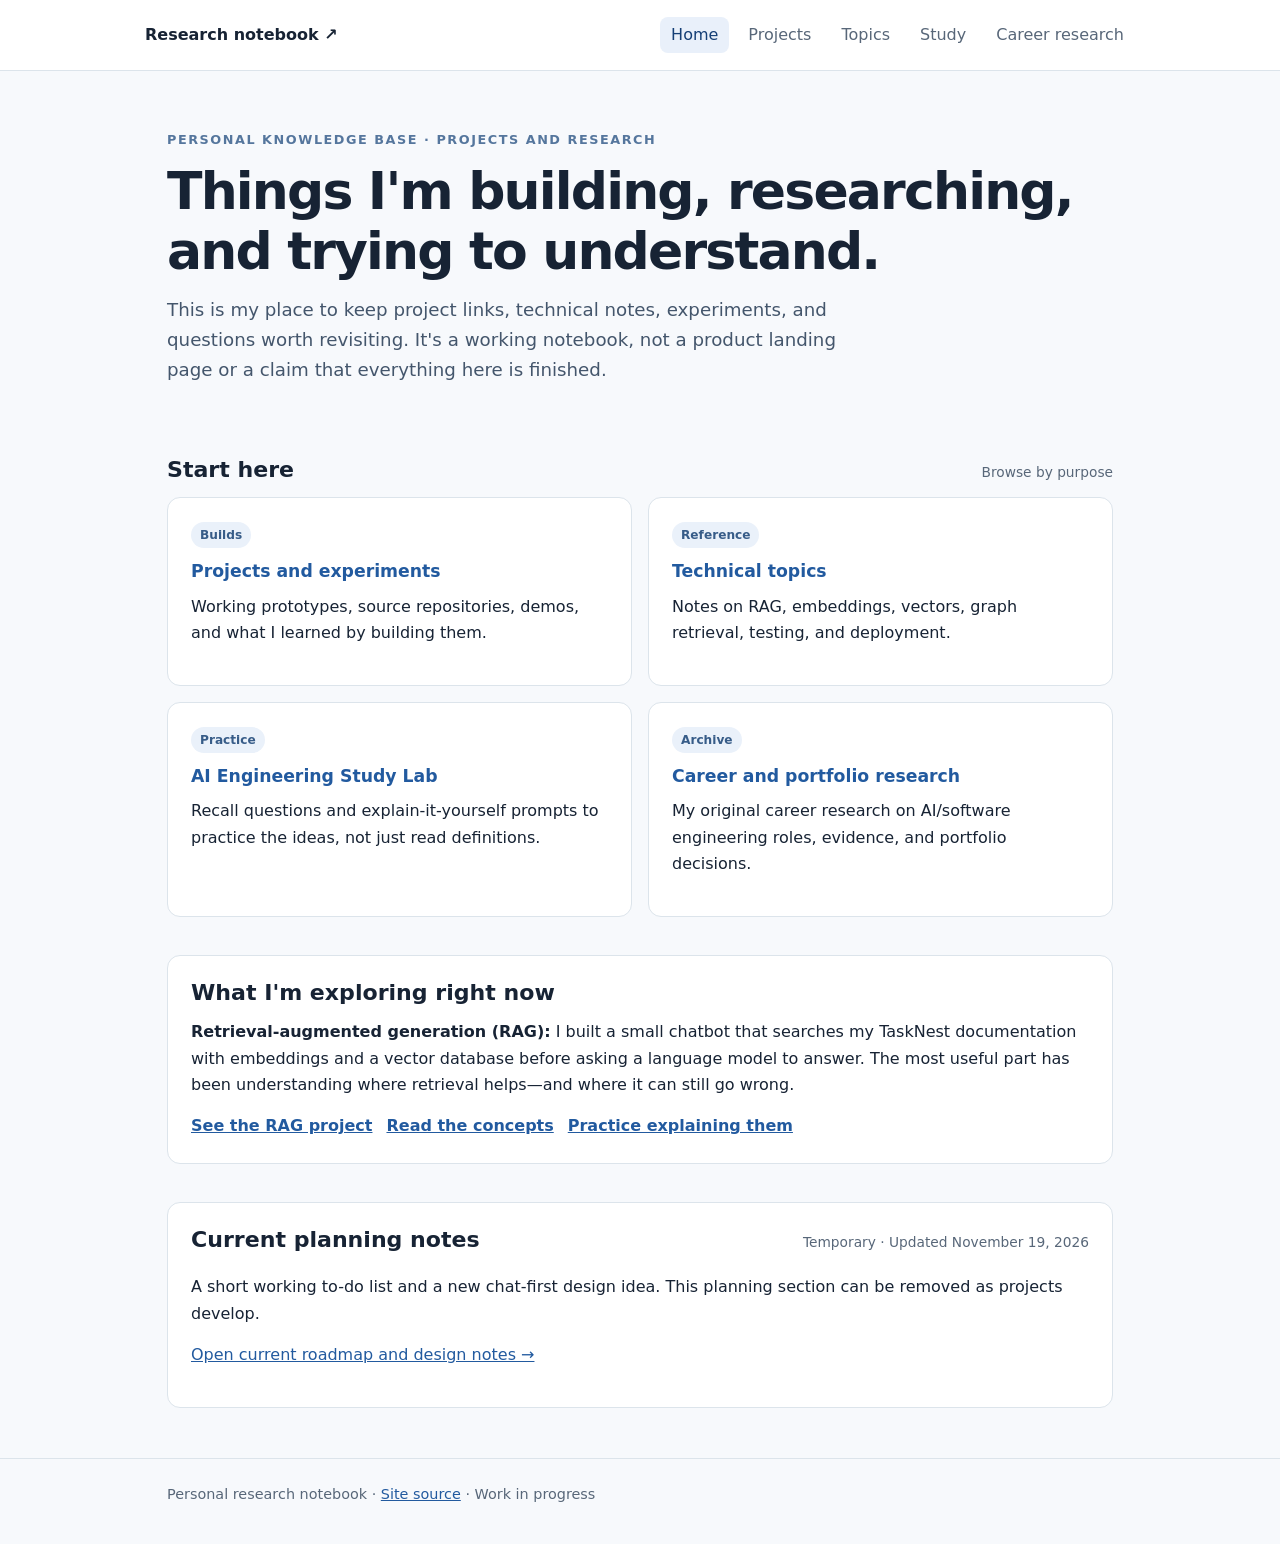
==== commit cafd0ac5: "Add unobtrusive temporary planning link on home" ====
--- a/docs/index.html
+++ b/docs/index.html
@@ -1 +1 @@
-<!doctype html><html lang="en"><head><meta charset="utf-8"><meta name="viewport" content="width=device-width,initial-scale=1"><meta name="description" content="A personal notebook of software engineering, RAG experiments, project links, and learning notes across projects and coursework."><title>Home · Research notebook</title><link rel="stylesheet" href="style.css"></head><body><header class="site-header"><nav class="wrap nav" aria-label="Main navigation"><a class="brand" href="index.html">Research notebook <span aria-hidden="true">↗</span></a><div class="links"><a href="index.html" aria-current="page">Home</a><a href="projects.html" >Projects</a><a href="topics.html" >Topics</a><a href="study.html" >Study</a><a href="career.html" >Career research</a></div></nav></header><main class="wrap"><div class="hero"><div class="eyebrow">Personal knowledge base · Projects and research</div><h1>Things I'm building, researching, and trying to understand.</h1><p class="lead">This is my place to keep project links, technical notes, experiments, and questions worth revisiting. It's a working notebook, not a product landing page or a claim that everything here is finished.</p></div><section class="section"><div class="section-head"><h2>Start here</h2><span class="meta">Browse by purpose</span></div><div class="grid"><article class="card"><span class="pill">Builds</span><h3><a class="title" href="projects.html">Projects and experiments</a></h3><p>Working prototypes, source repositories, demos, and what I learned by building them.</p></article><article class="card"><span class="pill">Reference</span><h3><a class="title" href="topics.html">Technical topics</a></h3><p>Notes on RAG, embeddings, vectors, graph retrieval, testing, and deployment.</p></article><article class="card"><span class="pill">Practice</span><h3><a class="title" href="study.html">RAG review lab</a></h3><p>Recall questions and explain-it-yourself prompts to practice the ideas, not just read definitions.</p></article><article class="card"><span class="pill">Archive</span><h3><a class="title" href="career.html">Career and portfolio research</a></h3><p>My original career research on AI/software engineering roles, evidence, and portfolio decisions.</p></article></div></section><section class="section panel"><h2>What I'm exploring right now</h2><p><strong>Retrieval-augmented generation (RAG):</strong> I built a small chatbot that searches my TaskNest documentation with embeddings and a vector database before asking a language model to answer. The most useful part has been understanding where retrieval helps—and where it can still go wrong.</p><div class="actions"><a href="projects.html#rag">See the RAG project</a><a href="topics.html#rag">Read the concepts</a><a href="study.html">Practice explaining them</a></div></section></main><footer class="footer"><div class="wrap">Personal research notebook · <a href="https://github.com/FangzeW1/is218-portfolio-research">Site source</a> · Work in progress</div></footer></body></html>+<!doctype html><html lang="en"><head><meta charset="utf-8"><meta name="viewport" content="width=device-width,initial-scale=1"><meta name="description" content="A personal notebook of software engineering, RAG experiments, project links, and learning notes across projects and coursework."><title>Home · Research notebook</title><link rel="stylesheet" href="style.css"></head><body><header class="site-header"><nav class="wrap nav" aria-label="Main navigation"><a class="brand" href="index.html">Research notebook <span aria-hidden="true">↗</span></a><div class="links"><a href="index.html" aria-current="page">Home</a><a href="projects.html" >Projects</a><a href="topics.html" >Topics</a><a href="study.html" >Study</a><a href="career.html" >Career research</a></div></nav></header><main class="wrap"><div class="hero"><div class="eyebrow">Personal knowledge base · Projects and research</div><h1>Things I'm building, researching, and trying to understand.</h1><p class="lead">This is my place to keep project links, technical notes, experiments, and questions worth revisiting. It's a working notebook, not a product landing page or a claim that everything here is finished.</p></div><section class="section"><div class="section-head"><h2>Start here</h2><span class="meta">Browse by purpose</span></div><div class="grid"><article class="card"><span class="pill">Builds</span><h3><a class="title" href="projects.html">Projects and experiments</a></h3><p>Working prototypes, source repositories, demos, and what I learned by building them.</p></article><article class="card"><span class="pill">Reference</span><h3><a class="title" href="topics.html">Technical topics</a></h3><p>Notes on RAG, embeddings, vectors, graph retrieval, testing, and deployment.</p></article><article class="card"><span class="pill">Practice</span><h3><a class="title" href="study.html">AI Engineering Study Lab</a></h3><p>Recall questions and explain-it-yourself prompts to practice the ideas, not just read definitions.</p></article><article class="card"><span class="pill">Archive</span><h3><a class="title" href="career.html">Career and portfolio research</a></h3><p>My original career research on AI/software engineering roles, evidence, and portfolio decisions.</p></article></div></section><section class="section panel"><h2>What I'm exploring right now</h2><p><strong>Retrieval-augmented generation (RAG):</strong> I built a small chatbot that searches my TaskNest documentation with embeddings and a vector database before asking a language model to answer. The most useful part has been understanding where retrieval helps—and where it can still go wrong.</p><div class="actions"><a href="projects.html#rag">See the RAG project</a><a href="topics.html#rag">Read the concepts</a><a href="study.html">Practice explaining them</a></div></section><section class="section panel" id="planning"><div class="section-head"><h2>Current planning notes</h2><span class="meta">Temporary · Updated November 19, 2026</span></div><p>A short working to-do list and a new chat-first design idea. This planning section can be removed as projects develop.</p><p><a href="planning.html">Open current roadmap and design notes →</a></p></section></main><footer class="footer"><div class="wrap">Personal research notebook · <a href="https://github.com/FangzeW1/portfolio-research">Site source</a> · Work in progress</div></footer></body></html>
--- a/docs/style.css
+++ b/docs/style.css
@@ -1 +1,3 @@
-:root{font-family:Inter,ui-sans-serif,system-ui,-apple-system,sans-serif;color-scheme:light;--ink:#172334;--muted:#586779;--line:#dce4eb;--bg:#f7f9fc;--blue:#225a9f}*{box-sizing:border-box}body{margin:0;background:var(--bg);color:var(--ink);line-height:1.65}a{color:var(--blue)}a:hover{text-decoration-thickness:2px}a:focus-visible,button:focus-visible{outline:3px solid #f59e0b;outline-offset:3px}.wrap{max-width:990px;margin:auto;padding:0 22px}.site-header{border-bottom:1px solid var(--line);background:white}.nav{display:flex;align-items:center;justify-content:space-between;gap:16px;flex-wrap:wrap;padding:17px 0}.brand{font-weight:750;text-decoration:none;color:var(--ink)}.links{display:flex;flex-wrap:wrap;gap:8px}.links a{padding:5px 11px;border-radius:8px;text-decoration:none;color:var(--muted)}.links a[aria-current=page],.links a:hover{background:#e9f0fa;color:#153f76}.hero{padding:58px 0 30px}.eyebrow{font-size:.8rem;font-weight:750;text-transform:uppercase;letter-spacing:.12em;color:#55769d}h1{font-size:clamp(2rem,4.5vw,3.25rem);line-height:1.16;letter-spacing:-.035em;margin:10px 0 14px}h2{font-size:1.38rem;line-height:1.3;margin:0 0 12px}h3{margin:0 0 6px;font-size:1.05rem}p{margin:8px 0 15px}.lead{font-size:1.14rem;max-width:720px;color:#44566c}.muted,small{color:var(--muted)}.grid{display:grid;grid-template-columns:repeat(2,minmax(0,1fr));gap:16px}.card,.panel{background:white;border:1px solid var(--line);border-radius:13px;padding:23px}.card h2,.card h3{margin-top:0}.card a.title{font-weight:750;font-size:1.08rem;text-decoration:none}.card a.title:hover{text-decoration:underline}.pill{display:inline-block;font-size:.76rem;font-weight:700;color:#375c88;background:#eaf1fa;padding:3px 9px;border-radius:100px;margin-bottom:9px}.section{margin:26px 0 38px}.section-head{display:flex;align-items:baseline;justify-content:space-between;gap:12px}.meta{font-size:.86rem;color:var(--muted)}ul{padding-left:21px}.actions{display:flex;gap:14px;flex-wrap:wrap}.actions a{font-weight:650}.footer{border-top:1px solid var(--line);padding:24px 0 38px;margin-top:50px;color:var(--muted);font-size:.9rem}details{border-top:1px solid var(--line);padding:12px 0}summary{cursor:pointer;font-weight:700}code{background:#eef2f7;border-radius:4px;padding:2px 5px}button{border:1px solid #c4d3e6;background:#eaf1fa;color:#163e71;border-radius:8px;padding:10px 14px;font:inherit;font-weight:700;cursor:pointer}button:hover{background:#dceafc}.answer{margin-top:14px;padding:15px;border-left:3px solid #4c80bd;background:#f0f5fc}.hidden{display:none}@media(max-width:650px){.grid{grid-template-columns:1fr}.hero{padding-top:35px}.nav{align-items:flex-start}.links{gap:2px}.card,.panel{padding:18px}}+:root{font-family:Inter,ui-sans-serif,system-ui,-apple-system,sans-serif;color-scheme:light;--ink:#172334;--muted:#586779;--line:#dce4eb;--bg:#f7f9fc;--blue:#225a9f}*{box-sizing:border-box}body{margin:0;background:var(--bg);color:var(--ink);line-height:1.65}a{color:var(--blue)}a:hover{text-decoration-thickness:2px}a:focus-visible,button:focus-visible{outline:3px solid #f59e0b;outline-offset:3px}.wrap{max-width:990px;margin:auto;padding:0 22px}.site-header{border-bottom:1px solid var(--line);background:white}.nav{display:flex;align-items:center;justify-content:space-between;gap:16px;flex-wrap:wrap;padding:17px 0}.brand{font-weight:750;text-decoration:none;color:var(--ink)}.links{display:flex;flex-wrap:wrap;gap:8px}.links a{padding:5px 11px;border-radius:8px;text-decoration:none;color:var(--muted)}.links a[aria-current=page],.links a:hover{background:#e9f0fa;color:#153f76}.hero{padding:58px 0 30px}.eyebrow{font-size:.8rem;font-weight:750;text-transform:uppercase;letter-spacing:.12em;color:#55769d}h1{font-size:clamp(2rem,4.5vw,3.25rem);line-height:1.16;letter-spacing:-.035em;margin:10px 0 14px}h2{font-size:1.38rem;line-height:1.3;margin:0 0 12px}h3{margin:0 0 6px;font-size:1.05rem}p{margin:8px 0 15px}.lead{font-size:1.14rem;max-width:720px;color:#44566c}.muted,small{color:var(--muted)}.grid{display:grid;grid-template-columns:repeat(2,minmax(0,1fr));gap:16px}.card,.panel{background:white;border:1px solid var(--line);border-radius:13px;padding:23px}.card h2,.card h3{margin-top:0}.card a.title{font-weight:750;font-size:1.08rem;text-decoration:none}.card a.title:hover{text-decoration:underline}.pill{display:inline-block;font-size:.76rem;font-weight:700;color:#375c88;background:#eaf1fa;padding:3px 9px;border-radius:100px;margin-bottom:9px}.section{margin:26px 0 38px}.section-head{display:flex;align-items:baseline;justify-content:space-between;gap:12px}.meta{font-size:.86rem;color:var(--muted)}ul{padding-left:21px}.actions{display:flex;gap:14px;flex-wrap:wrap}.actions a{font-weight:650}.footer{border-top:1px solid var(--line);padding:24px 0 38px;margin-top:50px;color:var(--muted);font-size:.9rem}details{border-top:1px solid var(--line);padding:12px 0}summary{cursor:pointer;font-weight:700}code{background:#eef2f7;border-radius:4px;padding:2px 5px}button{border:1px solid #c4d3e6;background:#eaf1fa;color:#163e71;border-radius:8px;padding:10px 14px;font:inherit;font-weight:700;cursor:pointer}button:hover{background:#dceafc}.answer{margin-top:14px;padding:15px;border-left:3px solid #4c80bd;background:#f0f5fc}.hidden{display:none}@media(max-width:650px){.grid{grid-template-columns:1fr}.hero{padding-top:35px}.nav{align-items:flex-start}.links{gap:2px}.card,.panel{padding:18px}}
+/* Topic-specific practice sections */
+.practice-section{scroll-margin-top:20px}.practice-question{margin-top:18px}.practice-prompt{font-size:1.12rem;line-height:1.45;margin:12px 0}.practice-controls{display:flex;gap:10px;flex-wrap:wrap}.practice-answer{white-space:pre-line}.practice-next{background:white}.practice-next:hover{background:#f0f5fc}
